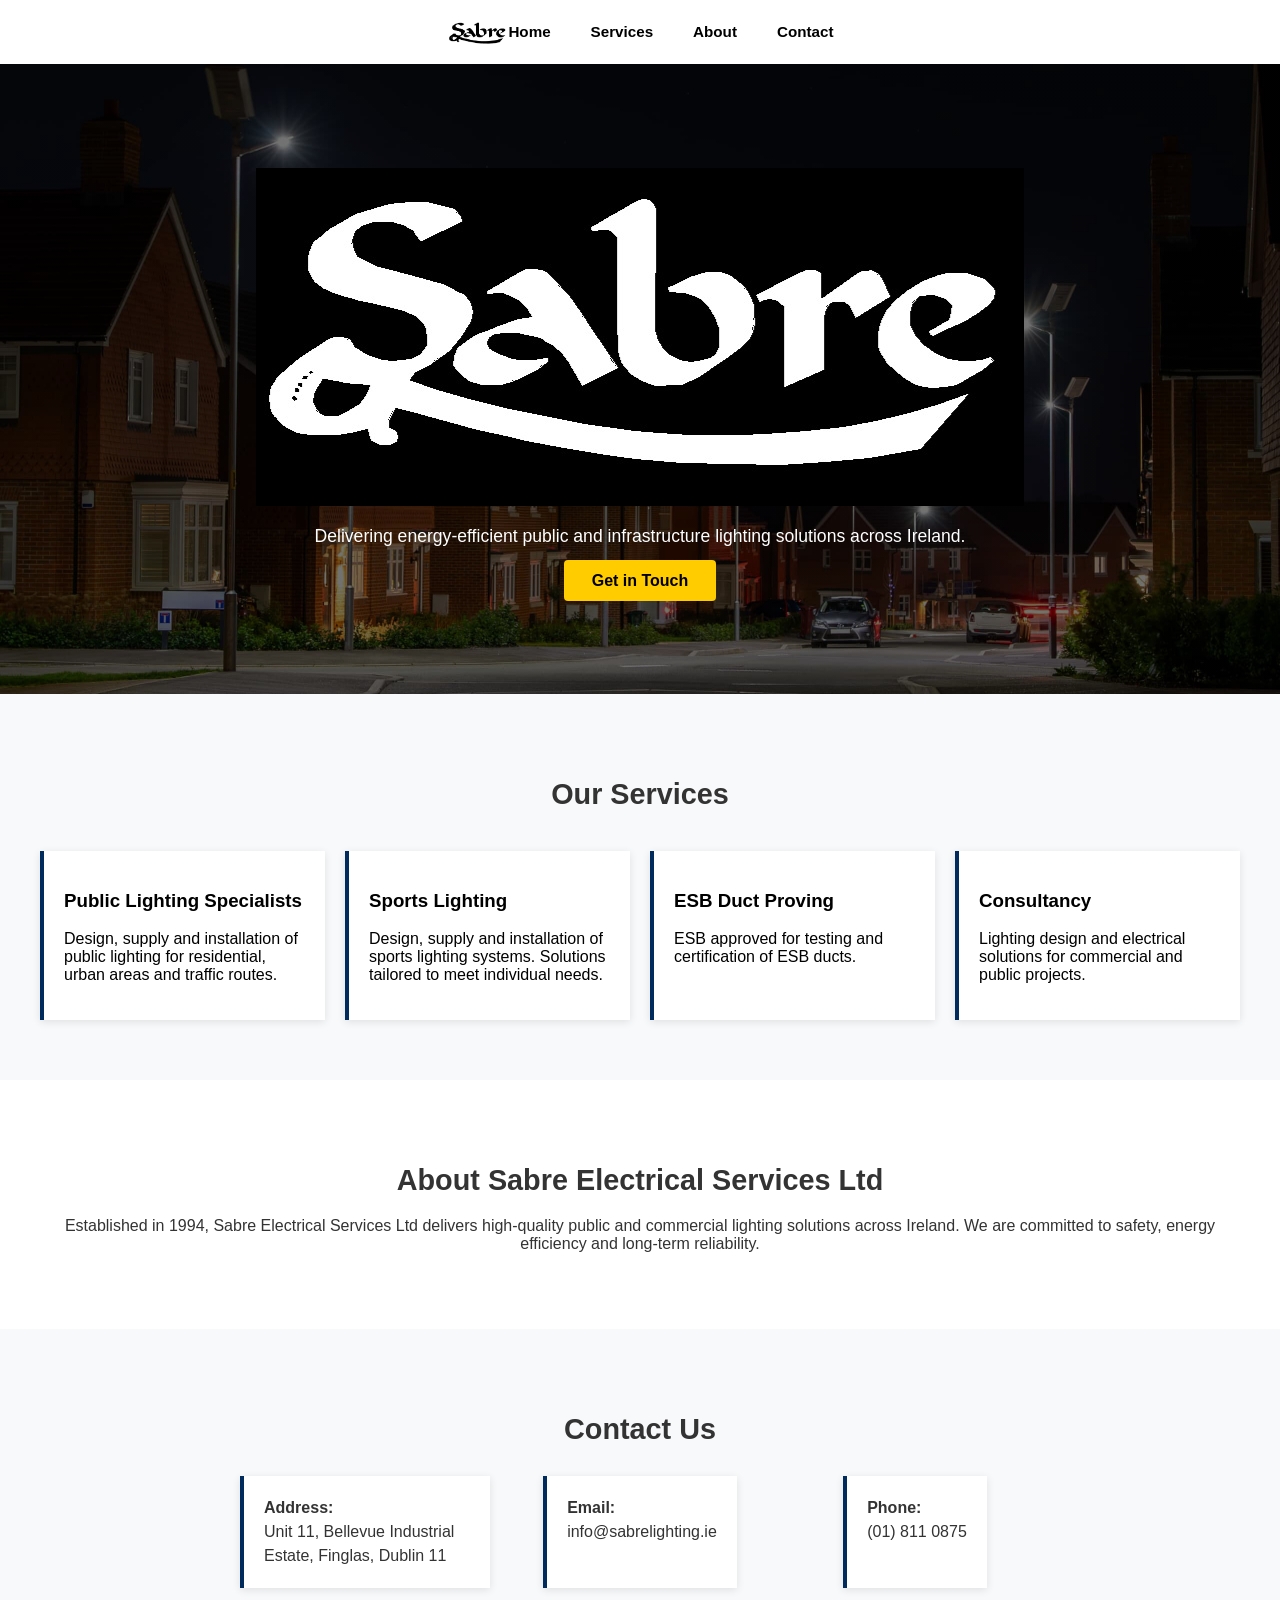
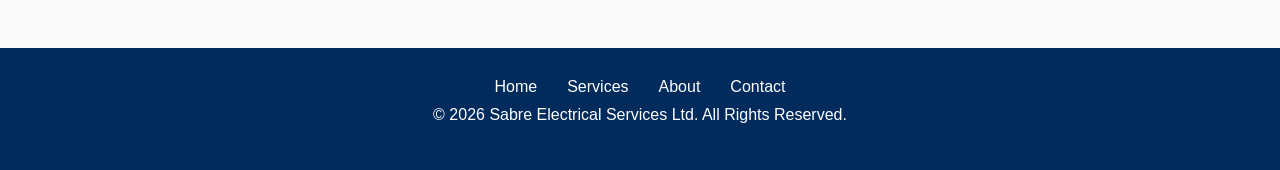
==== index.html @ 6516b4ff "Fix HTML formatting issues in index.html" ====
<!DOCTYPE html>
<html lang="en">
<head>
  <meta charset="UTF-8" />
  <meta name="viewport" content="width=device-width, initial-scale=1.0" />
  <title>Sabre Electrical Services Ltd</title>
  <link rel="stylesheet" href="style.css" />
</head>

<body id="top">

  <!-- Navigation -->
<header class="navbar container">
  
<div class="logo">
  <img src="logo black on white.jpg" alt="Sabre Logo">
</div>
  
  <nav class="nav-links">
    <ul>
      <li><a href="#top">Home</a></li>
      <li><a href="#services">Services</a></li>
      <li><a href="#about">About</a></li>
      <li><a href="#contact">Contact</a></li>
    </ul>
  </nav>
</header>
 

<!-- Hero -->
<section class="hero">
  <div class="container">
    <div class="hero-content">

<div class="hero-title">
<img src="white_logo.jpg">
</div>

      <p>Delivering energy-efficient public and infrastructure lighting solutions across Ireland.</p>
      <a href="#contact" class="btn">Get in Touch</a>

    </div>
  </div>
</section>

  <!-- Services -->
  <section id="services">
    <div class="container">
      <h2>Our Services</h2>
<div class="service-grid">
    
       <a href="himast.html" class="card card-link">
          <h3>Public Lighting Specialists</h3>
          <p>Design, supply and installation of public lighting for residential, urban areas and traffic routes.</p>
        </a>

<a href="sports.html" class="card card-link">
  <h3>Sports Lighting</h3>
  <p>Design, supply and installation of sports lighting systems. Solutions tailored to meet individual needs.</p>
</a>
        <a href="duct.html" class="card card-link">
          <h3>ESB Duct Proving</h3>
          <p>ESB approved for testing and certification of ESB ducts.</p>
        </a>

        <a href="consultancy.html" class="card card-link">
          <h3>Consultancy</h3>
          <p>Lighting design and electrical solutions for commercial and public projects.</p>
        </a>
      </div>
      </div>
   
  </section>

  <!-- About -->
  <section id="about">
    <div class="container">
      <h2>About Sabre Electrical Services Ltd</h2>
      <p>Established in 1994, Sabre Electrical Services Ltd delivers high-quality public and commercial lighting solutions across Ireland. We are committed to safety, energy efficiency and long-term reliability.</p>
    </div>
  </section>

  <!-- Contact -->
  <section id="contact">
    <div class="container">
      <h2>Contact Us</h2>

      <div class="contact-grid">
        <div class="contact-item">
          <strong>Address:</strong><br>
          Unit 11, Bellevue Industrial Estate, Finglas, Dublin 11
        </div>

        <div class="contact-item">
          <strong>Email:</strong><br>
          info@sabrelighting.ie
        </div>

        <div class="contact-item">
          <strong>Phone:</strong><br>
          (01) 811 0875
        </div>
      </div>
    </div>
  </section>

  <!-- Footer -->
<footer>
    <div class="footer-links">
      <a href="#top">Home</a>
      <a href="#services">Services</a>
      <a href="#about">About</a>
      <a href="#contact">Contact</a>
    </div>
    <p>© 2026 Sabre Electrical Services Ltd. All Rights Reserved.</p>
  </footer>
  

</body>
</html>
---- style.css ----
/* GLOBAL */
body {
  margin: 0;
  font-family: 'Segoe UI', Arial, sans-serif;
  color: #333;
}

.container {
  max-width: 1200px;
  margin: 0 auto;
  padding: 0 20px;
}

/* NAVIGATION */
.navbar {
  display: flex;
  justify-content: center;   /* CENTER THE NAV */
  align-items: center;
  padding: 18px 20px;
}

.logo img {
  height: 28px;
  width: auto;
  
  display: block;
}

.nav-links ul {
  display: flex;
  gap: 40px;
  list-style: none;
  margin: 0;
  padding: 0;
}

.nav-links a {
  font-size: 1.15rem;
  font-weight: 600;
  color: #002b5c;
  text-decoration: none;
}

.navbar a {
  text-decoration: none;
  color: #000;
  font-weight: 600;
  font-size: 0.95rem;
}

/* HERO */
.hero {
  min-height: 70vh;
   height: auto;
  background:
    linear-gradient(rgba(0,0,0,0.55), rgba(0,0,0,0.55)),
    url('background.jpg') center/cover no-repeat;
  display: flex;
  justify-content: center;
  align-items: center;
  text-align: center;
  color: #fff;
  padding: 0 20px;
}

.hero-title {
  display: flex;
  justify-content: center;
  align-items: center;
  gap: 14px;
  margin-bottom: 20px;
}

.sabre-white {
  filter: brightness(0) invert(1);
  height: 120px;
}

.hero-title-text {
  font-size: 2rem;
  font-weight: 600;
  color: #fff;
  white-space: nowrap;
}

.hero p {
  font-size: 1.1rem;
  margin-bottom: 25px;
}

.btn {
  background: #ffcc00;
  color: #000;
  padding: 12px 28px;
  border-radius: 4px;
  text-decoration: none;
  font-weight: 600;
}

/* SERVICES */
#services {
  background: #f8f9fa;
  padding: 60px 20px;
  text-align: center;
}

#services h2 {
  font-size: 1.8rem;
  margin-bottom: 40px;
}

.service-grid {
  display: grid;
  grid-template-columns: repeat(auto-fit, minmax(250px, 1fr));
  gap: 20px;
}

.card {
  background: #fff;
  border-left: 4px solid #002b5c;
  box-shadow: 0 2px 8px rgba(0,0,0,0.1);
  padding: 20px;
  text-align: left;
}
.card-link {
  color: #000 !important;
  text-decoration: none !important;
  display: block;
}

.card-link h3,
.card-link p {
  color: #000 !important;
}

.card-link:hover {
  opacity: 0.9;
}

/* ABOUT */
#about {
  background: #fff;
  padding: 60px 20px;
  text-align: center;
}

#about h2 {
  font-size: 1.8rem;
  margin-bottom: 20px;
}

/* CONTACT */
#contact {
  background: #f8f9fa;
  padding: 60px 20px;
  text-align: center;
}

#contact h2 {
  font-size: 1.8rem;
  margin-bottom: 30px;
}

.contact-grid {
  display: grid;
  grid-template-columns: repeat(auto-fit, minmax(250px, 1fr));
  gap: 25px;
  max-width: 800px;
  margin: 0 auto;
  justify-items: center;
}

.contact-item {
  background: #fff;
  padding: 20px;
  border-left: 4px solid #002b5c;
  box-shadow: 0 2px 8px rgba(0,0,0,0.1);
  text-align: left;
  font-size: 1rem;
  line-height: 1.5;
}

.gallery-grid {
  display: grid;
  grid-template-columns: repeat(auto-fit, minmax(220px, 1fr));
  gap: 20px;
  margin-top: 40px;
  margin-bottom: 180px;
}

.gallery-grid img.thumb {
  width: 160px;
  height: 120px;
  object-fit: cover;
  border-radius: 6px;
  cursor: pointer;
  transition: transform 0.2s ease;
}

.gallery-grid img.thumb:hover {
  transform: scale(1.05);
  
}

/* Lightbox popup */
.lightbox {
  display: none;
  position: fixed;
  z-index: 9999;
  left: 0;
  top: 0;
  width: 100%;
  height: 100%;
  background: rgba(0,0,0,0.85);
  justify-content: center;
  align-items: center;
}

.lightbox-img {
  max-width: 90%;
  max-height: 80%;
  border-radius: 10px;
}

.close {
  position: absolute;
  top: 20px;
  right: 30px;
  font-size: 40px;
  color: #fff;
  cursor: pointer;
}



@media (max-width: 768px) {

  /* MOBILE NAVIGATION */
  .navbar {
    display: flex;
    flex-direction: row;
    justify-content: space-between;
    align-items: center;
    padding: 12px 15px;
  }

  .nav-links ul {
    display: flex;
    flex-direction: row;
    gap: 15px;
  }

  /* MOBILE SERVICES */
  .service-grid {
    grid-template-columns: 1fr;
  }

  /* MOBILE CONTACT */
  .contact-grid {
    grid-template-columns: 1fr;
  }

  /* MOBILE GALLERY */
  .gallery-grid {
    grid-template-columns: repeat(2, 1fr);
  }

  /* MOBILE HERO */
  .hero {
    height: auto;
    min-height: 90vh;
    padding: 60px 20px;
  }

  /* TEXT ALIGN FIXES */
  #contact .contact-item { text-align: right; }
  #services .card { text-align: left; }
  #about p { text-align: left; }
}


.arrow {
  position: absolute;
  top: 50%;
  font-size: 50px;
  color: #fff;
  cursor: pointer;
  user-select: none;
  padding: 10px;
}

.arrow.left {
  left: 20px;
}

.arrow.right {
  right: 20px;
}



footer {
  width: 100%;
  background: #002b5c;
  padding: 30px 0;
  color: #ffffff;
}

footer .footer-links {
  display: flex;
  justify-content: center;
  gap: 30px;
}

footer .footer-links a {
  color: #ffffff;
  text-decoration: none;
}

footer p {
  text-align: center;
  margin-top: 10px;
}


body.sport-page .container {
  max-width: 900px;
}
body.sport-page .gallery-grid {
  grid-template-columns: repeat(auto-fit, minmax(160px, 1fr));
  gap: 15px;
  margin-top: 20px;
  margin-bottom: 180px;
}
body.sport-page .himast-tile {
  max-width: 900px;
  margin: 40px auto 30px;
}

body.duct-page .container {
  max-width: 900px;
}

body.duct-page .gallery-grid {
  grid-template-columns: repeat(auto-fit, minmax(160px, 1fr));
  gap: 15px;
  margin-top: 20px;
  margin-bottom: 180px;
}

body.duct-page .himast-tile {
  max-width: 900px;
  margin: 40px auto 30px;
}
body.consultancy-page .container {
  max-width: 900px;
}

body.consultancy-page .gallery-grid {
  grid-template-columns: repeat(auto-fit, minmax(160px, 1fr));
  gap: 15px;
  margin-top: 20px;
  margin-bottom: 180px;
}

body.consultancy-page .himast-tile {
  max-width: 900px;
  margin: 40px auto 30px;
}

/* Hi-Mast small tile */
.himast-tile {
   background: #ffffff;
  padding: 50px 30px;
  border-radius: 12px;
  max-width: 900px;
  margin: 40px auto 30px;
 box-shadow: 0 4px 12px rgba(0,0,0,0.08);
  text-align: center;
}

.himast-tile h1 {
  font-size: 2rem;
  margin-bottom: 10px;
  color: #002b5c;
}

.himast-tile p {
  font-size: 1.1rem;
  color: #1a3a60;
  max-width: 700px;
  margin: 0 auto;
}



/* MAKE HI-MAST MATCH SPORTS PAGE EXACTLY */
body.himast-page .container {
  max-width: 900px;
}

body.himast-page .himast-tile {
  max-width: 900px;
  margin: 40px auto 30px;
}

body.himast-page .gallery-grid {
  grid-template-columns: repeat(auto-fit, minmax(160px, 1fr));
  gap: 15px;
  margin-top: 20px;
  margin-bottom: 180px;
}

body.himast-page .gallery-grid img.thumb {
  width: 160px;
  height: 120px;
  object-fit: cover;
}

html, body {
  height: 100%;
}

body {
  display: flex;
  flex-direction: column;
}

main {
  flex: 1;
}
.hero-logo {
display: block;
max-width: 700px;
width: 100%;
height: auto;
margin: 0 auto 20px;
}
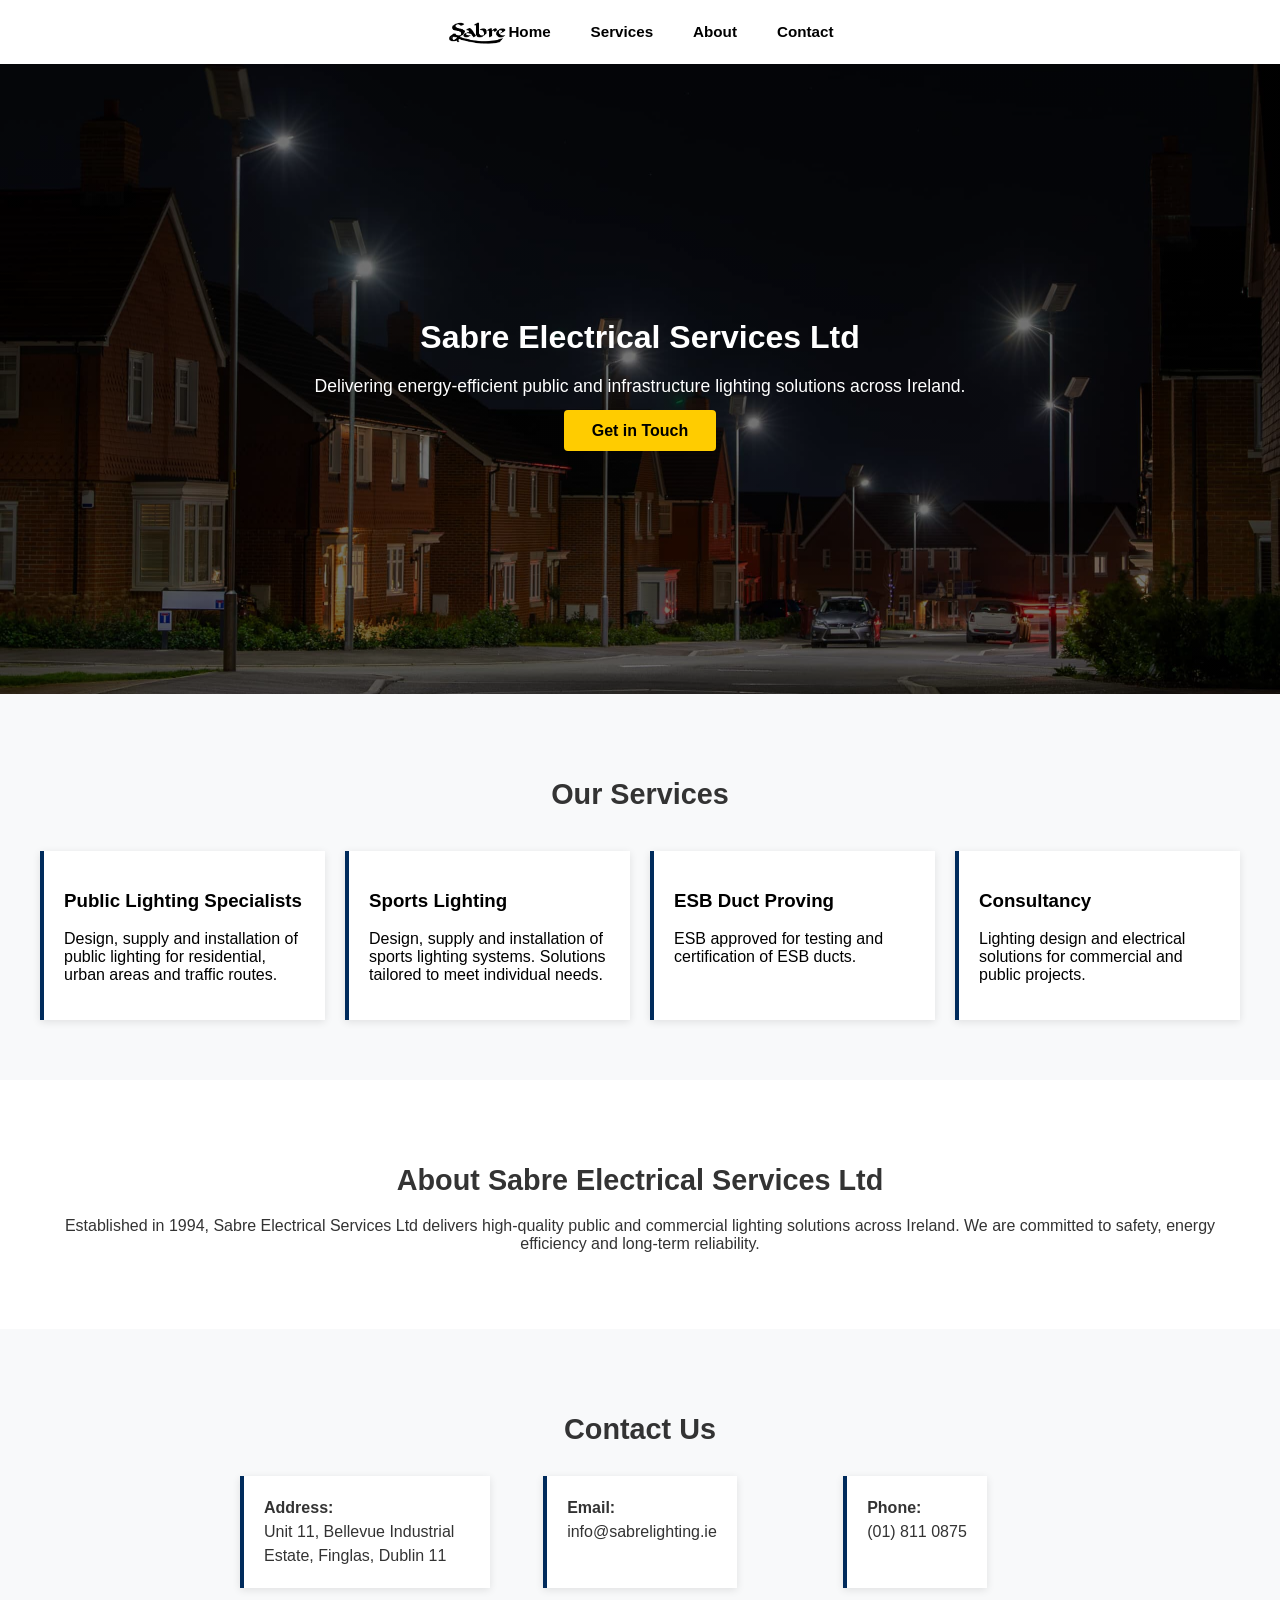
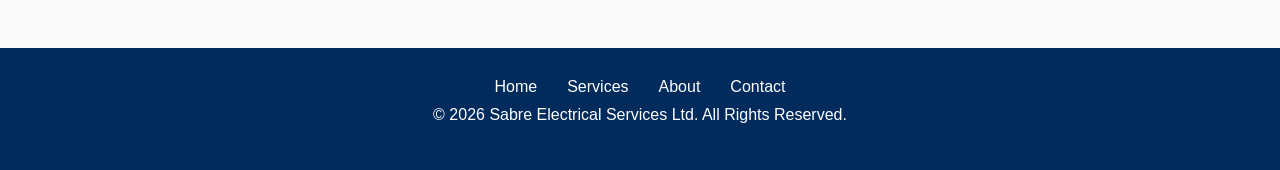
==== commit ff28d91c: "Update index.html" ====
--- a/index.html
+++ b/index.html
@@ -33,7 +33,8 @@
     <div class="hero-content">
 
 <div class="hero-title">
-<img src="white_logo.jpg">
+
+  <span class="hero-title-text">Sabre Electrical Services Ltd</span>
 </div>
 
       <p>Delivering energy-efficient public and infrastructure lighting solutions across Ireland.</p>
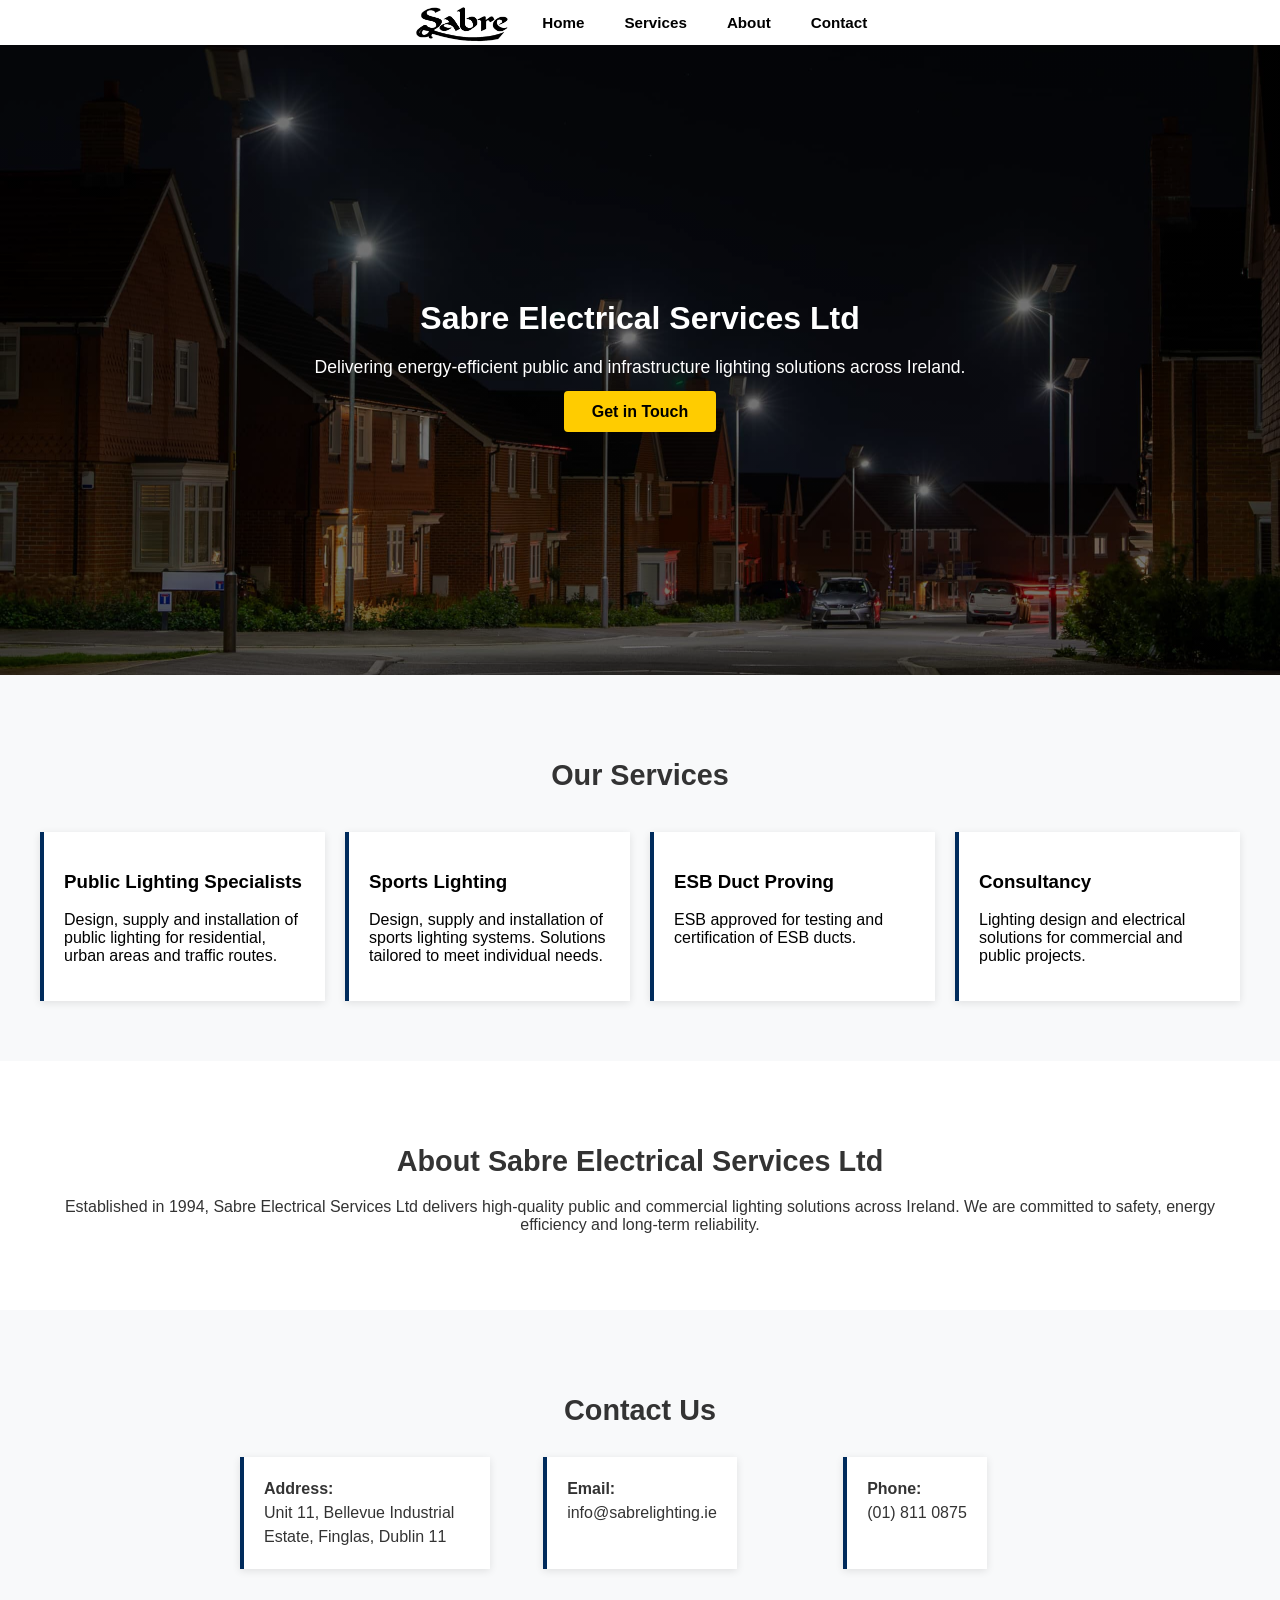
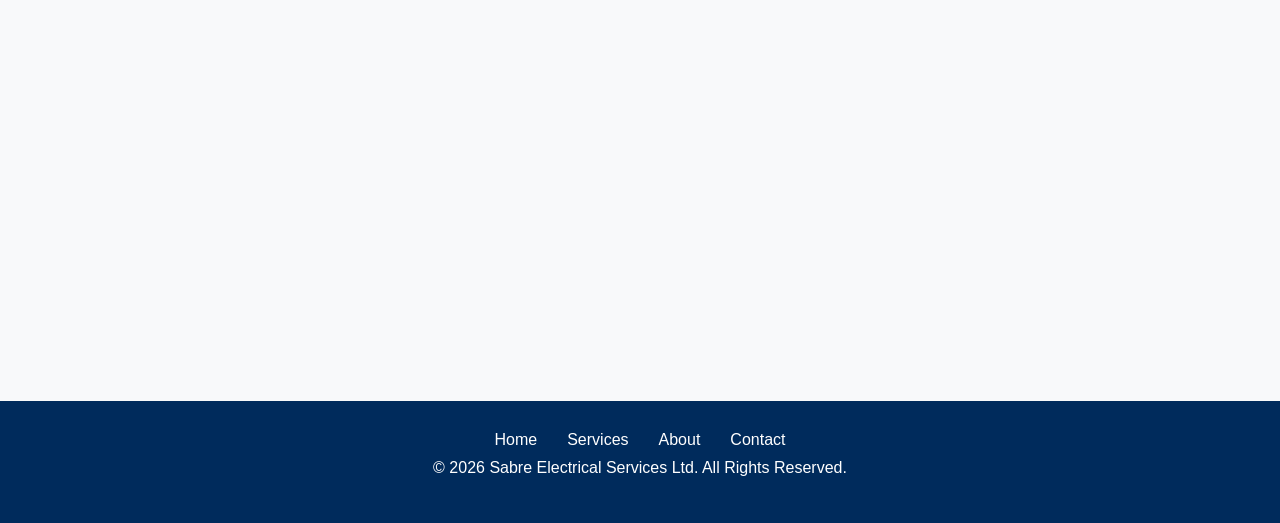
==== commit de35b7e4: "Update index.html" ====
--- a/index.html
+++ b/index.html
@@ -103,6 +103,18 @@
         </div>
       </div>
     </div>
+    <div class="map-container">
+<div class="map-container">
+<iframe
+src="https://www.google.com/maps?q=Unit+11+Bellevue+Industrial+Estate+Finglas.com/maps?q=Unit+11+Bellevue+Industrial+Estate+Finglas+Dublin+11&output=embed"
+width="100%"
+height="350"
+style="border:0;"
+loading="lazy">
+</iframe>
+</div>
+ 
+</div>
   </section>
 
   <!-- Footer -->
--- a/style.css
+++ b/style.css
@@ -13,17 +13,16 @@
 
 /* NAVIGATION */
 .navbar {
-  display: flex;
-  justify-content: center;   /* CENTER THE NAV */
-  align-items: center;
-  padding: 18px 20px;
+display: flex;
+justify-content: space-between;
+align-items: center;
 }
 
 .logo img {
-  height: 28px;
-  width: auto;
-  
-  display: block;
+height: 45px; /* was 28px */
+width: auto;
+display: block;
+margin-right: 30px;
 }
 
 .nav-links ul {
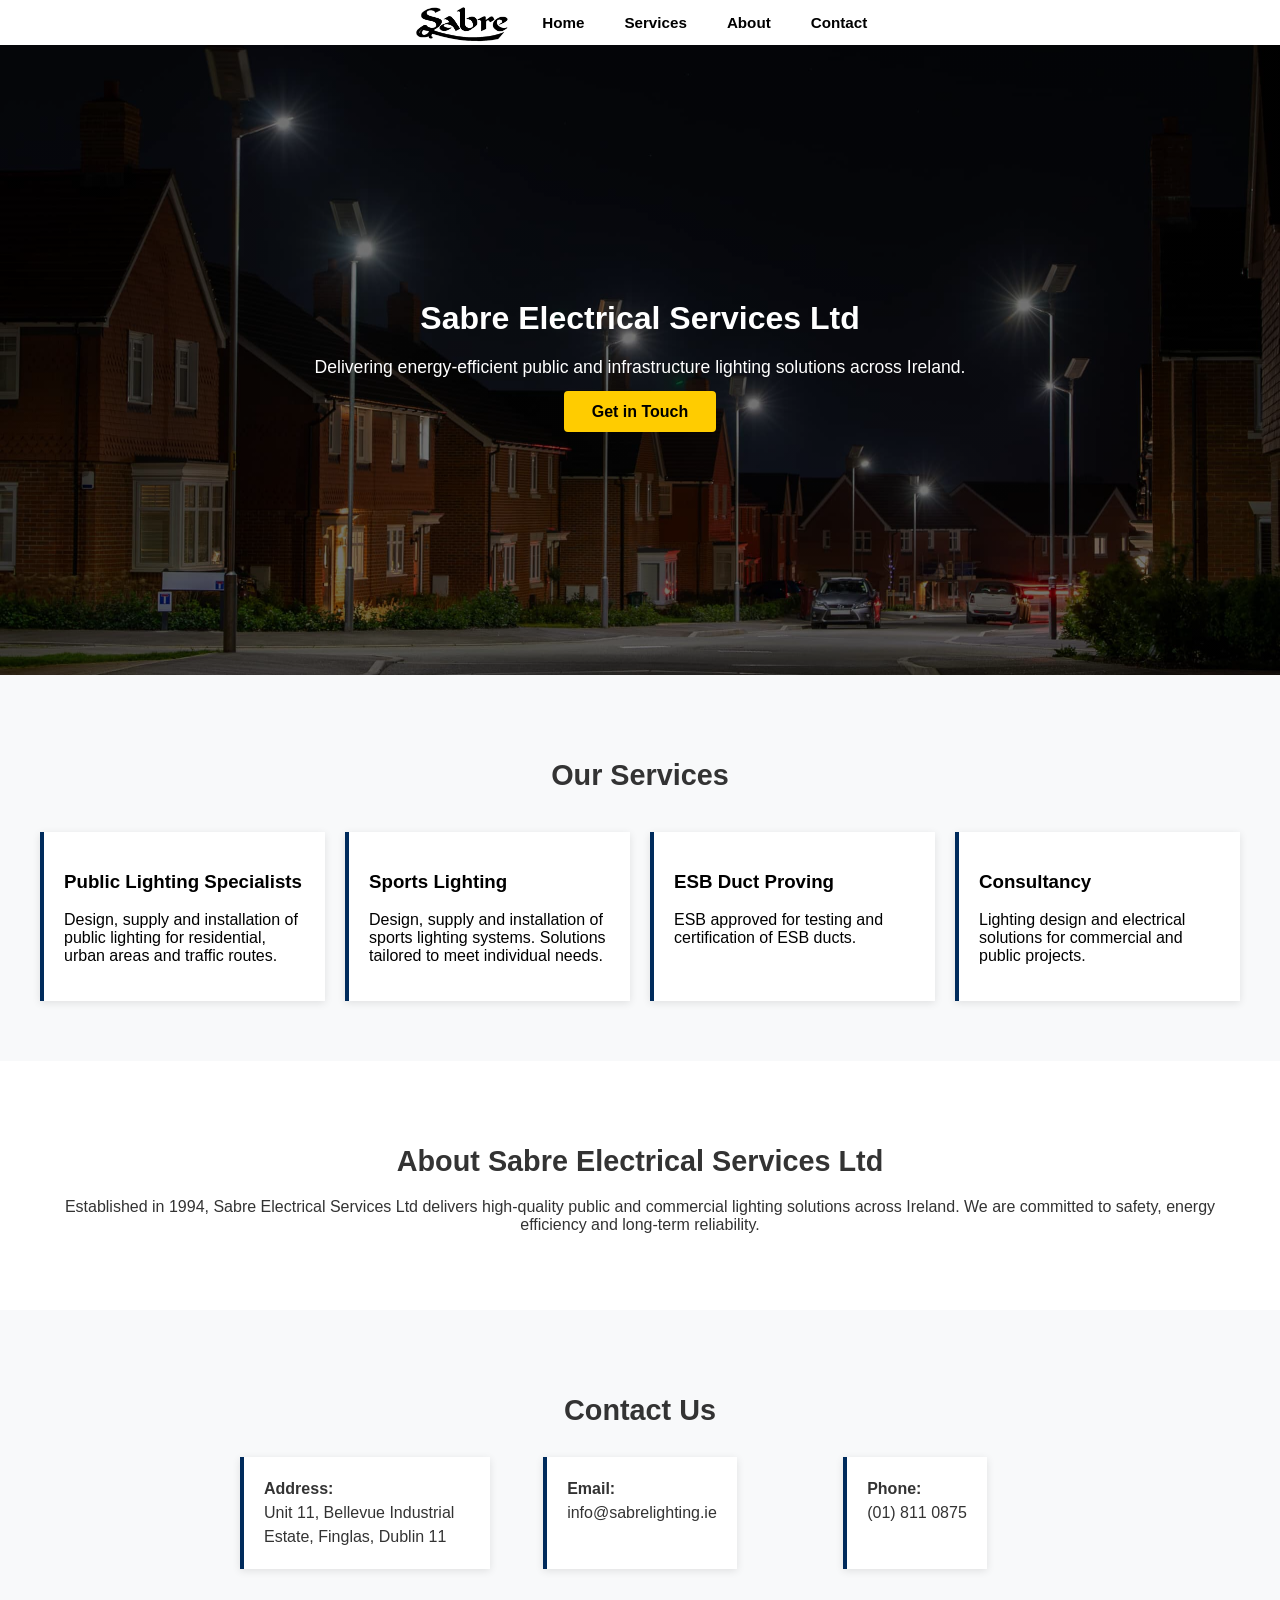
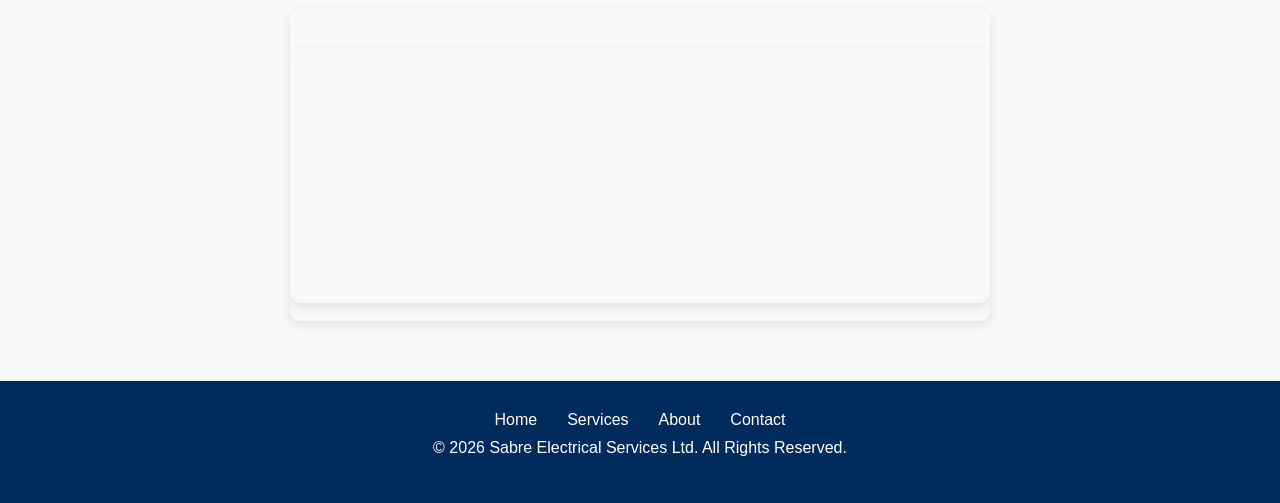
==== commit 92a3ed41: "Update index.html" ====
--- a/index.html
+++ b/index.html
@@ -107,8 +107,8 @@
 <div class="map-container">
 <iframe
 src="https://www.google.com/maps?q=Unit+11+Bellevue+Industrial+Estate+Finglas.com/maps?q=Unit+11+Bellevue+Industrial+Estate+Finglas+Dublin+11&output=embed"
-width="100%"
-height="350"
+width="50%"
+height="250"
 style="border:0;"
 loading="lazy">
 </iframe>
--- a/style.css
+++ b/style.css
@@ -428,6 +428,7 @@
 main {
   flex: 1;
 }
+
 .hero-logo {
 display: block;
 max-width: 700px;
@@ -435,3 +436,13 @@
 height: auto;
 margin: 0 auto 20px;
 }
+
+
+.map-container {
+max-width: 700px;
+margin: 40px auto 0;
+border-radius: 10px;
+overflow: hidden;
+box-shadow: 0 4px 12px rgba(0,0,0,0.1);
+}
+
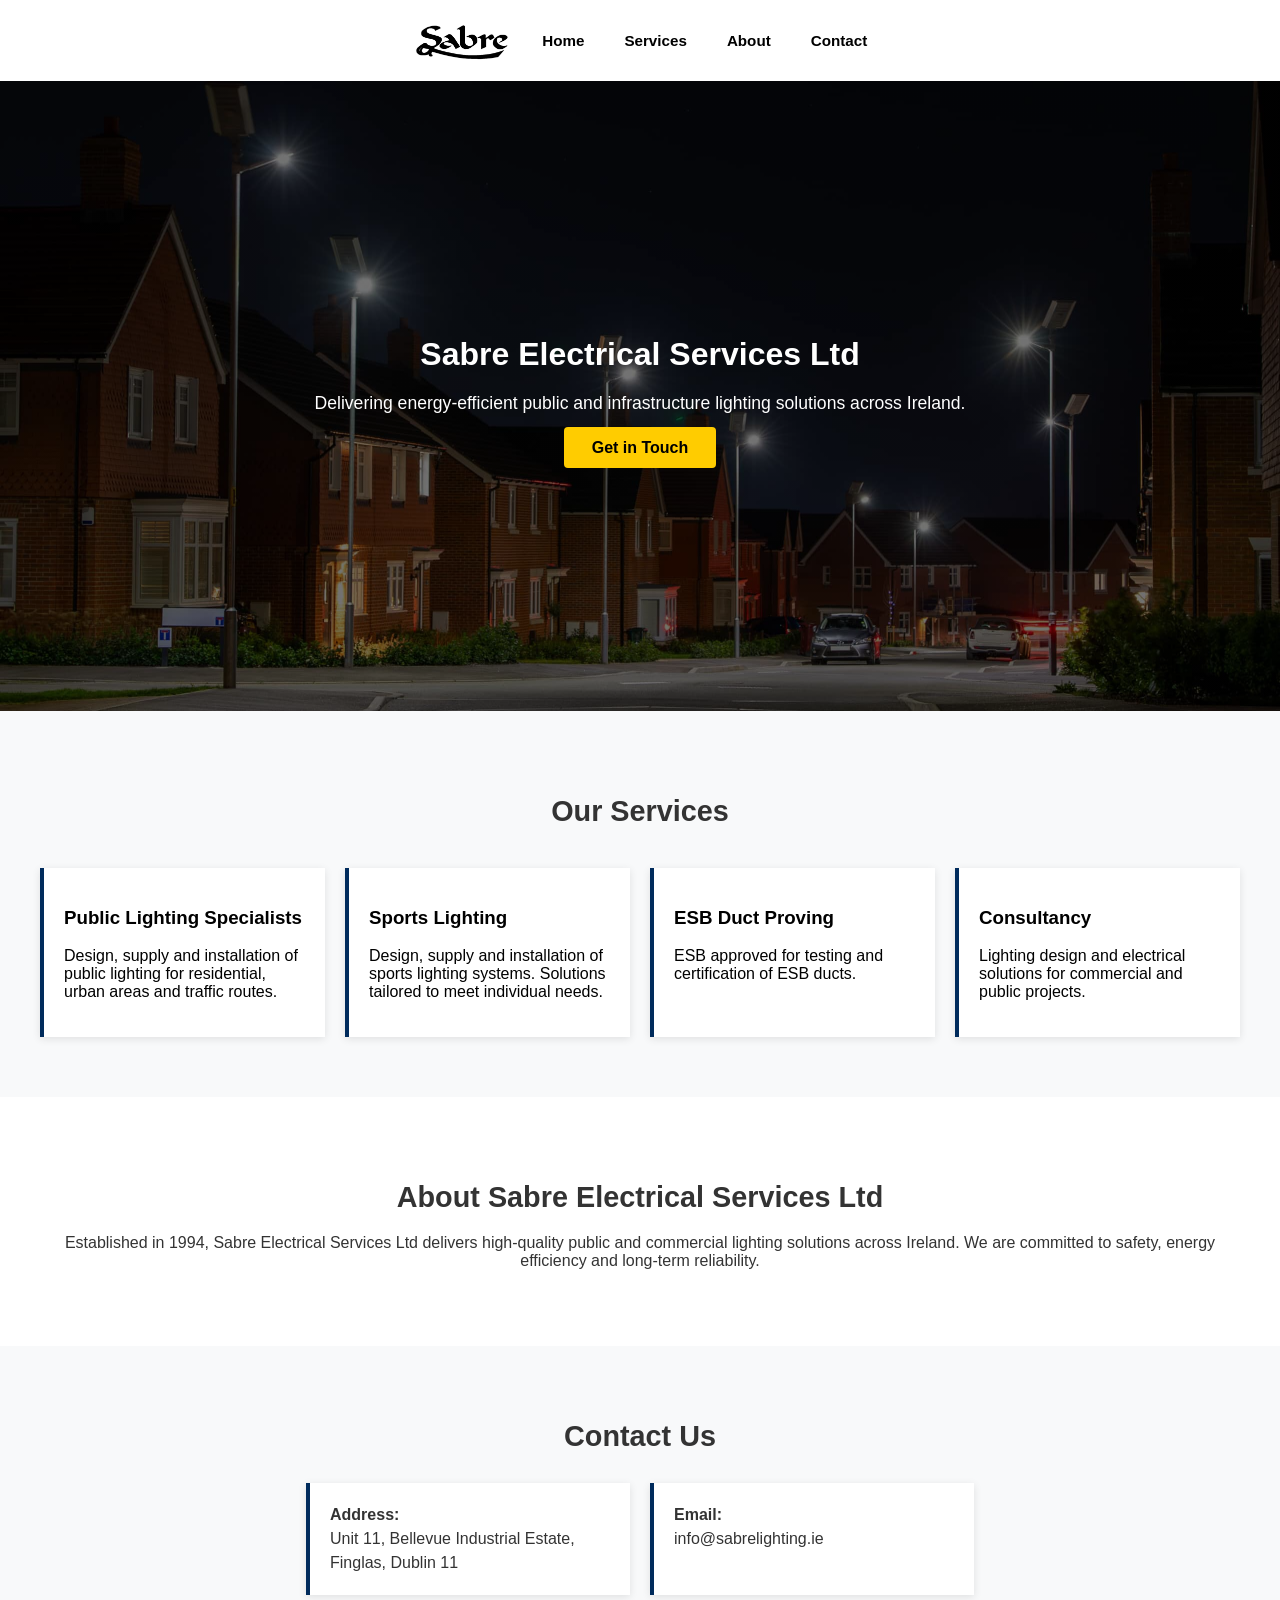
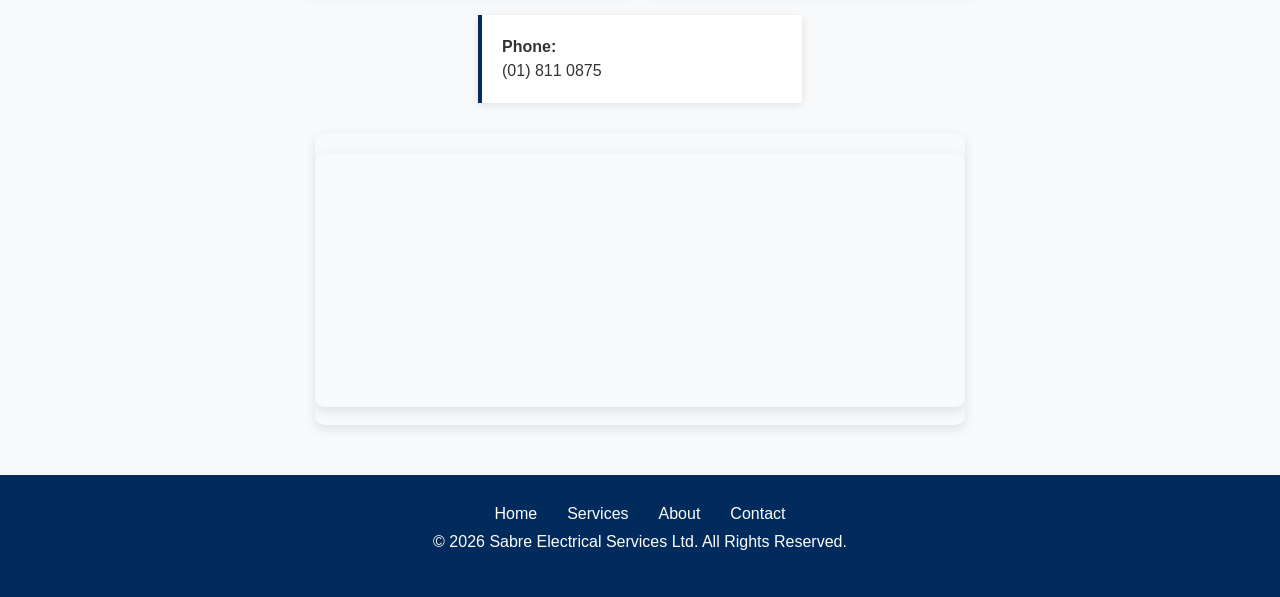
==== commit cd7599a5: "Update index.html" ====
--- a/index.html
+++ b/index.html
@@ -106,8 +106,8 @@
     <div class="map-container">
 <div class="map-container">
 <iframe
-src="https://www.google.com/maps?q=Unit+11+Bellevue+Industrial+Estate+Finglas.com/maps?q=Unit+11+Bellevue+Industrial+Estate+Finglas+Dublin+11&output=embed"
-width="50%"
+src="https://maps.app.goo.gl/X7vmPg2kwH5aX4dE8"
+width="100%"
 height="250"
 style="border:0;"
 loading="lazy">
--- a/style.css
+++ b/style.css
@@ -13,9 +13,10 @@
 
 /* NAVIGATION */
 .navbar {
-display: flex;
-justify-content: space-between;
-align-items: center;
+  display: flex;
+  justify-content: center;   /* CENTER THE NAV */
+  align-items: center;
+  padding: 18px 20px;
 }
 
 .logo img {
@@ -150,9 +151,9 @@
 
 /* CONTACT */
 #contact {
-  background: #f8f9fa;
-  padding: 60px 20px;
-  text-align: center;
+background: #f8f9fa;
+padding: 50px 20px;
+text-align: center;
 }
 
 #contact h2 {
@@ -161,22 +162,22 @@
 }
 
 .contact-grid {
-  display: grid;
-  grid-template-columns: repeat(auto-fit, minmax(250px, 1fr));
-  gap: 25px;
-  max-width: 800px;
-  margin: 0 auto;
-  justify-items: center;
+display: flex;
+justify-content: center;
+gap: 20px;
+flex-wrap: wrap;
+max-width: 900px;
+margin: 0 auto 30px;
 }
 
 .contact-item {
-  background: #fff;
-  padding: 20px;
-  border-left: 4px solid #002b5c;
-  box-shadow: 0 2px 8px rgba(0,0,0,0.1);
-  text-align: left;
-  font-size: 1rem;
-  line-height: 1.5;
+width: 280px;
+background: #fff;
+padding: 20px;
+border-left: 4px solid #002b5c;
+box-shadow: 0 2px 8px rgba(0,0,0,0.1);
+text-align: left;
+line-height: 1.5;
 }
 
 .gallery-grid {
@@ -439,10 +440,11 @@
 
 
 .map-container {
-max-width: 700px;
-margin: 40px auto 0;
+max-width: 650px;
+margin: 30px auto 0;
 border-radius: 10px;
 overflow: hidden;
+  margin-top: 20px;
 box-shadow: 0 4px 12px rgba(0,0,0,0.1);
 }
 
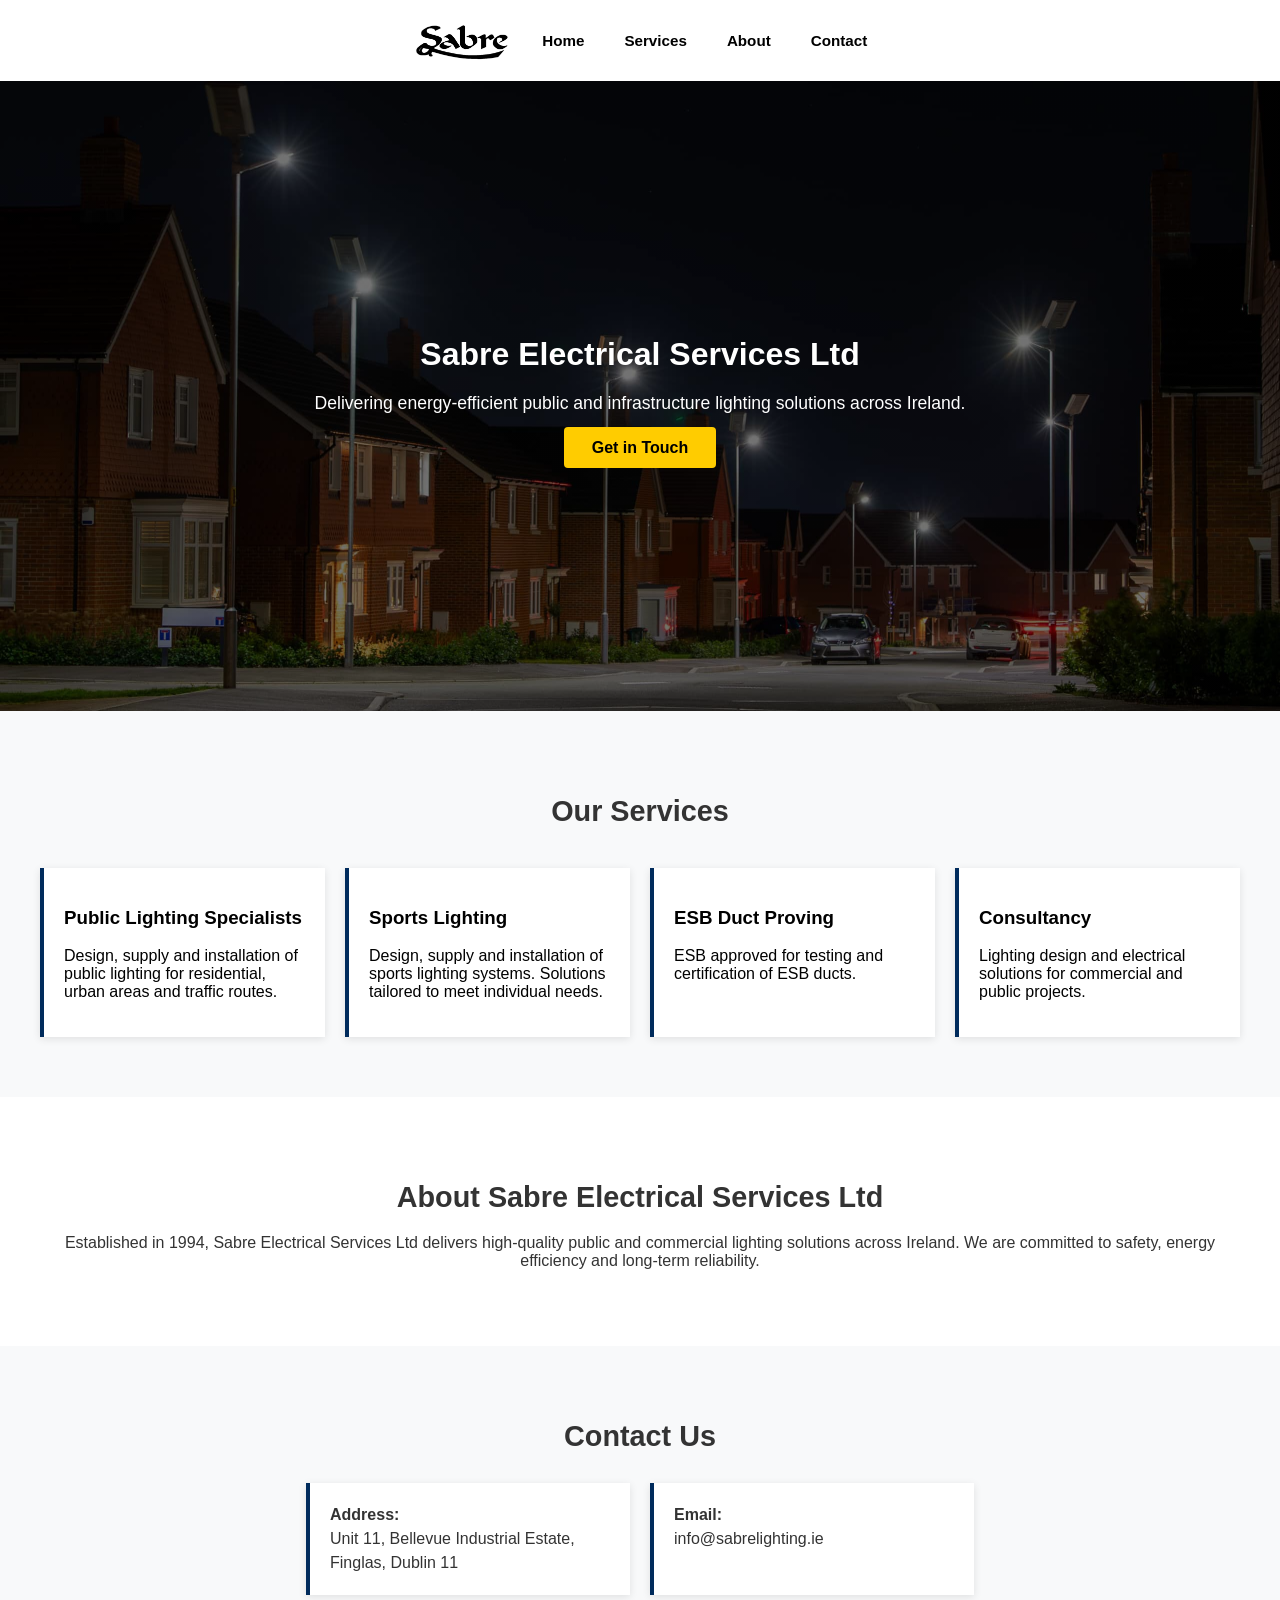
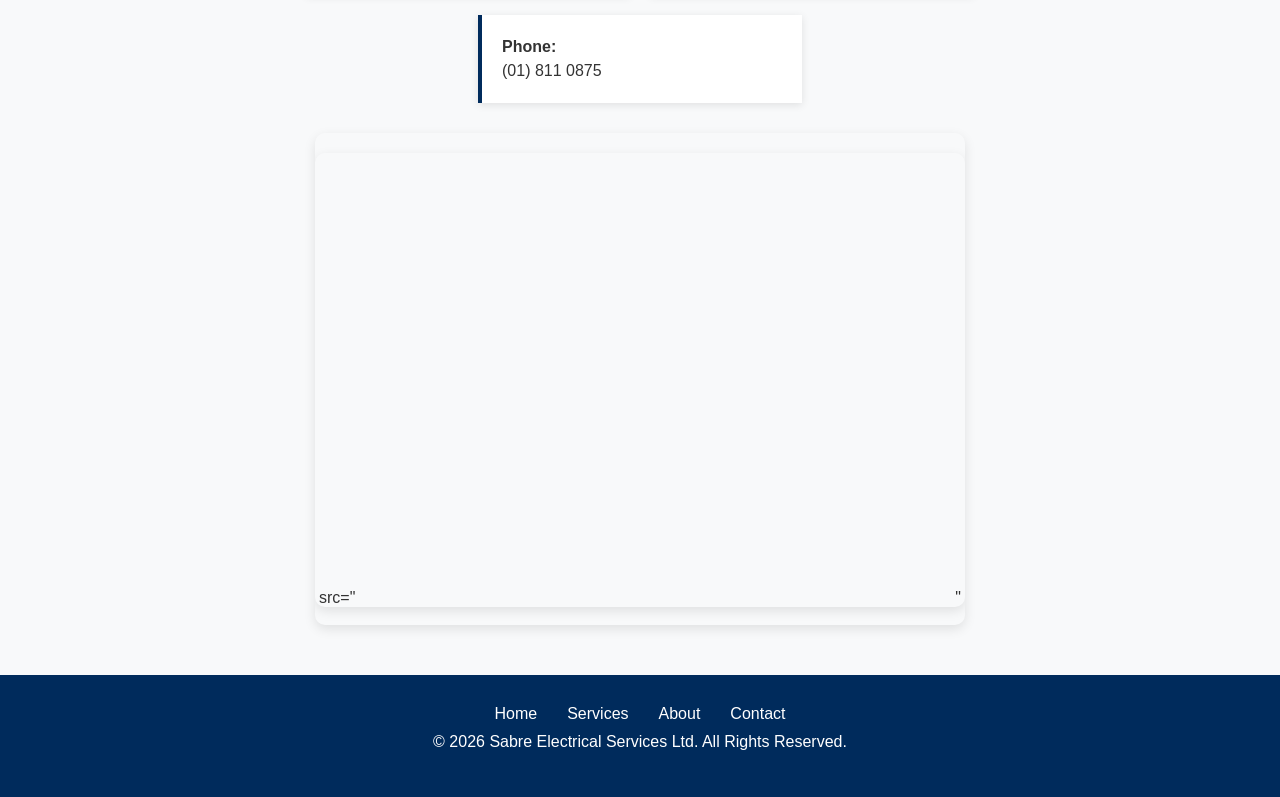
==== commit fd481ea4: "Update index.html" ====
--- a/index.html
+++ b/index.html
@@ -105,13 +105,7 @@
     </div>
     <div class="map-container">
 <div class="map-container">
-<iframe
-src="https://maps.app.goo.gl/X7vmPg2kwH5aX4dE8"
-width="100%"
-height="250"
-style="border:0;"
-loading="lazy">
-</iframe>
+src="<iframe src="https://www.google.com/maps/embed?pb=!1m18!1m12!1m3!1d38071.1001358611!2d-6.338462619333755!3d53.38900137947382!2m3!1f0!2f0!3f0!3m2!1i1024!2i768!4f13.1!3m3!1m2!1s0x48670de7db69b7cf%3A0xf329eb32c53cad4d!2sFinglas%20South%2C%20Dublin%2C%20D11%20VN59!5e0!3m2!1sen!2sie!4v1790237415801!5m2!1sen!2sie" width="600" height="450" style="border:0;" allowfullscreen="" loading="lazy" referrerpolicy="strict-origin-when-cross-origin"></iframe>"
 </div>
  
 </div>
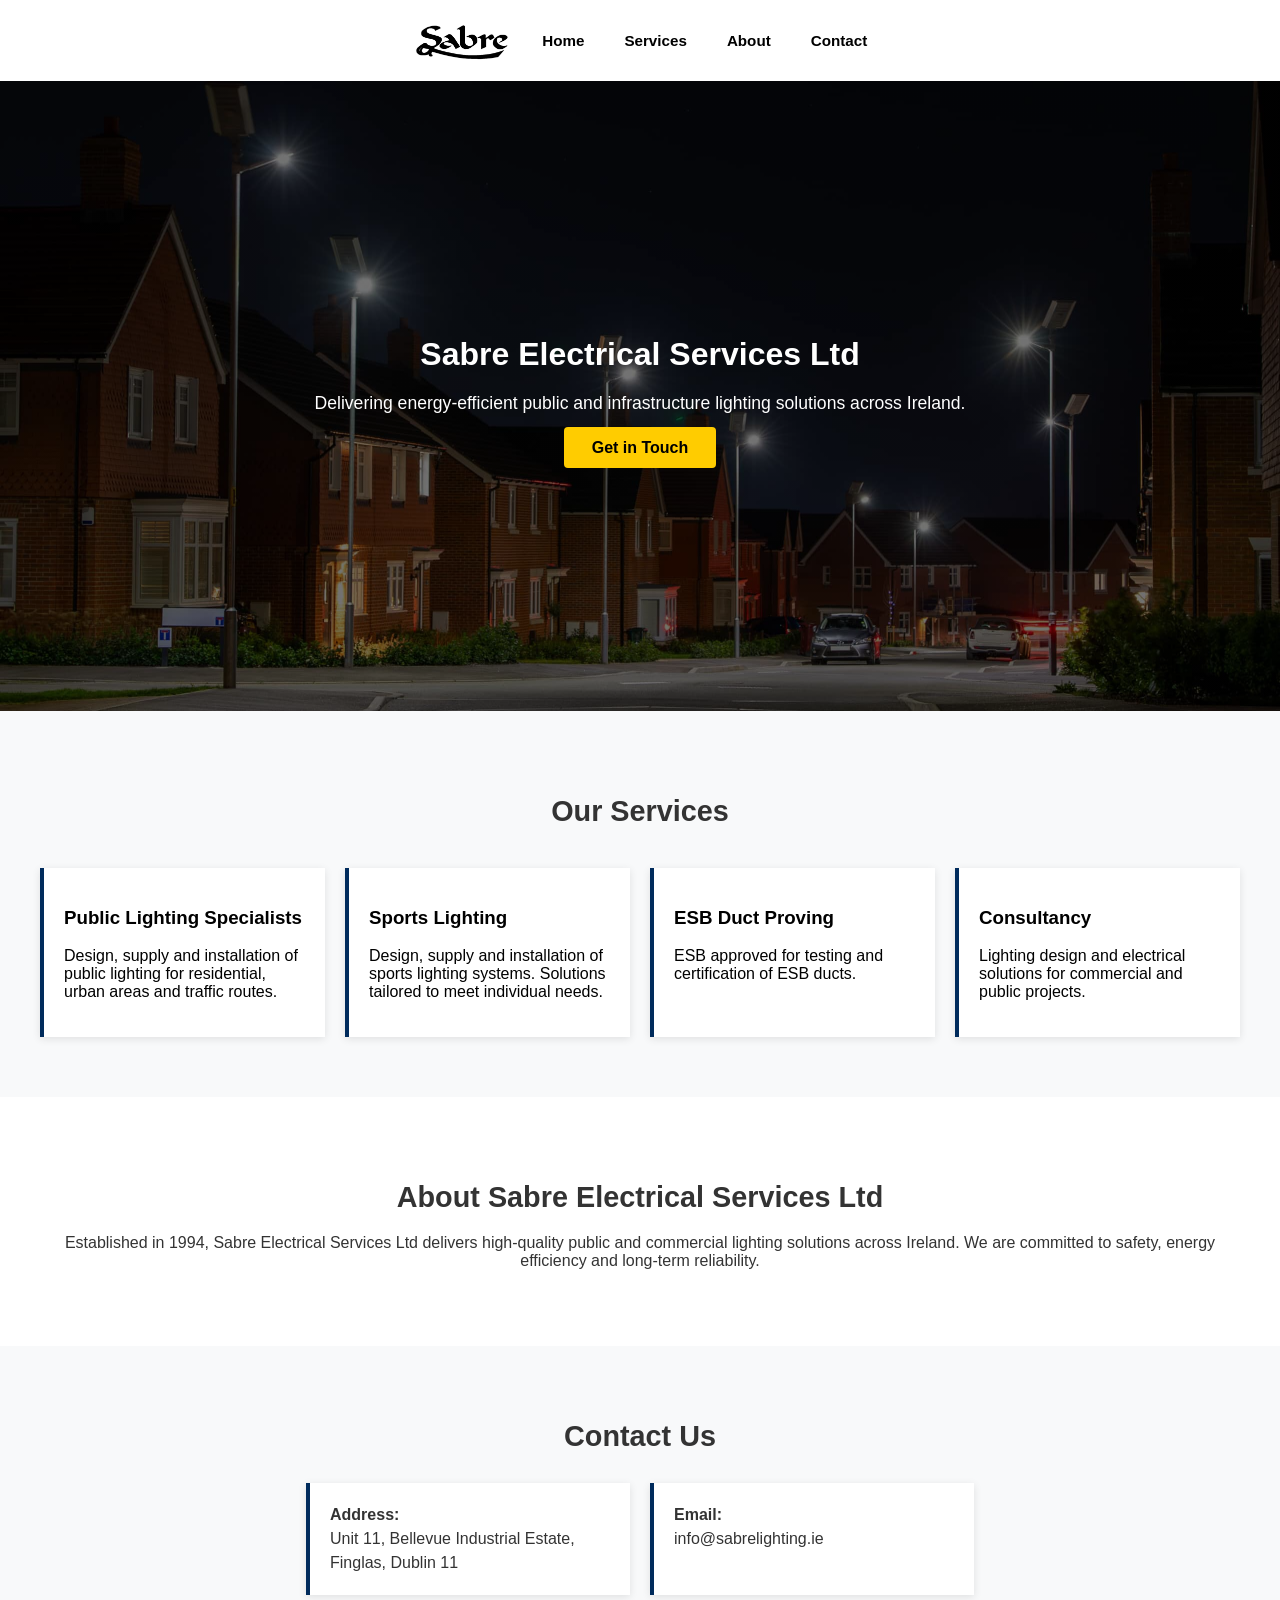
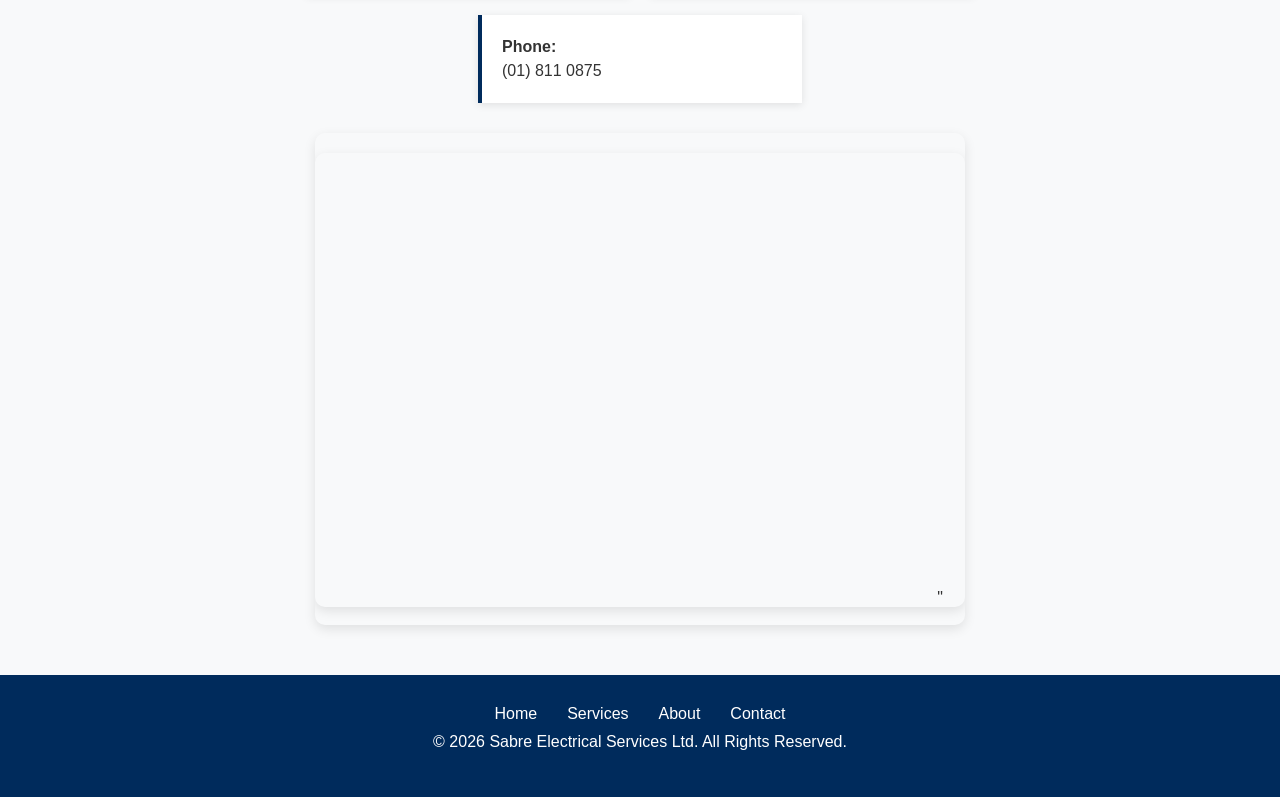
==== commit 61b4be6b: "Update index.html" ====
--- a/index.html
+++ b/index.html
@@ -105,7 +105,7 @@
     </div>
     <div class="map-container">
 <div class="map-container">
-src="<iframe src="https://www.google.com/maps/embed?pb=!1m18!1m12!1m3!1d38071.1001358611!2d-6.338462619333755!3d53.38900137947382!2m3!1f0!2f0!3f0!3m2!1i1024!2i768!4f13.1!3m3!1m2!1s0x48670de7db69b7cf%3A0xf329eb32c53cad4d!2sFinglas%20South%2C%20Dublin%2C%20D11%20VN59!5e0!3m2!1sen!2sie!4v1790237415801!5m2!1sen!2sie" width="600" height="450" style="border:0;" allowfullscreen="" loading="lazy" referrerpolicy="strict-origin-when-cross-origin"></iframe>"
+<iframe src="https://www.google.com/maps/embed?pb=!1m18!1m12!1m3!1d38071.1001358611!2d-6.338462619333755!3d53.38900137947382!2m3!1f0!2f0!3f0!3m2!1i1024!2i768!4f13.1!3m3!1m2!1s0x48670de7db69b7cf%3A0xf329eb32c53cad4d!2sFinglas%20South%2C%20Dublin%2C%20D11%20VN59!5e0!3m2!1sen!2sie!4v1790237415801!5m2!1sen!2sie" width="600" height="450" style="border:0;" allowfullscreen="" loading="lazy" referrerpolicy="strict-origin-when-cross-origin"></iframe>"
 </div>
  
 </div>
--- a/style.css
+++ b/style.css
@@ -447,4 +447,3 @@
   margin-top: 20px;
 box-shadow: 0 4px 12px rgba(0,0,0,0.1);
 }
-
